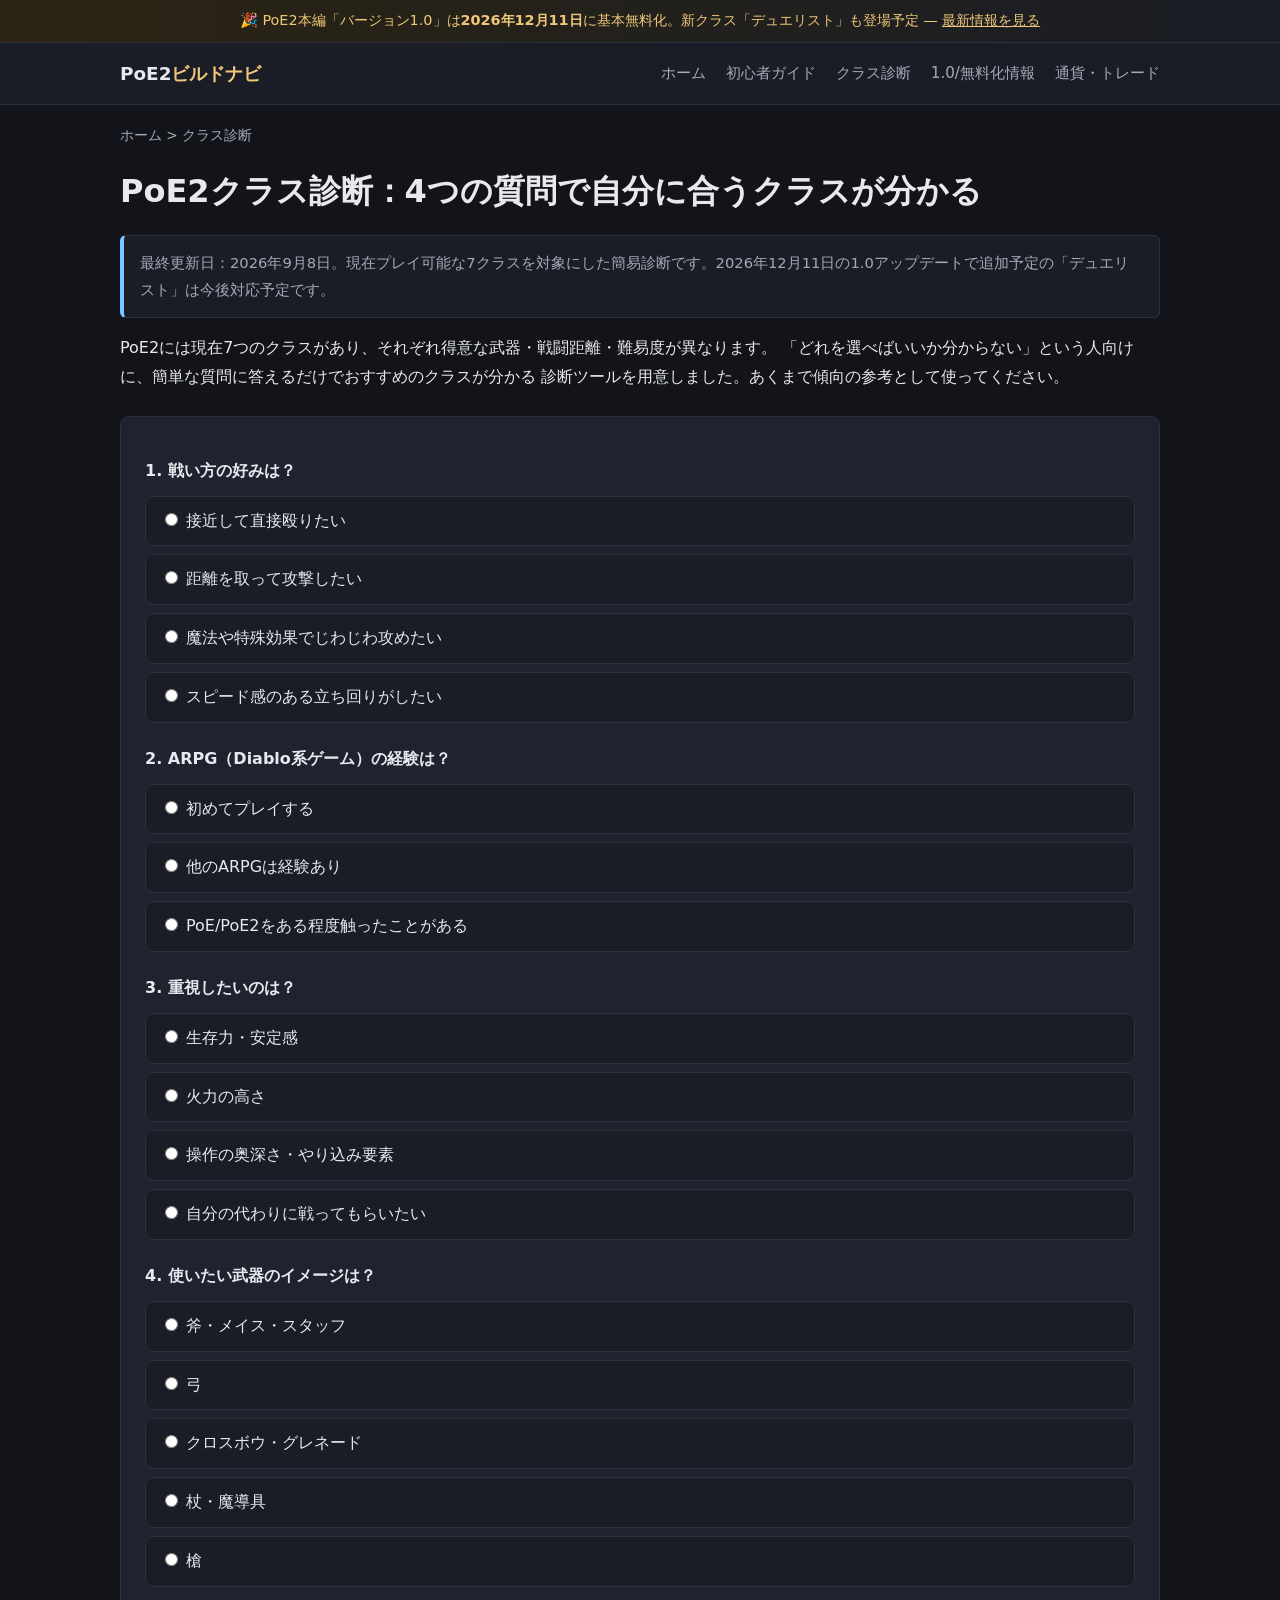
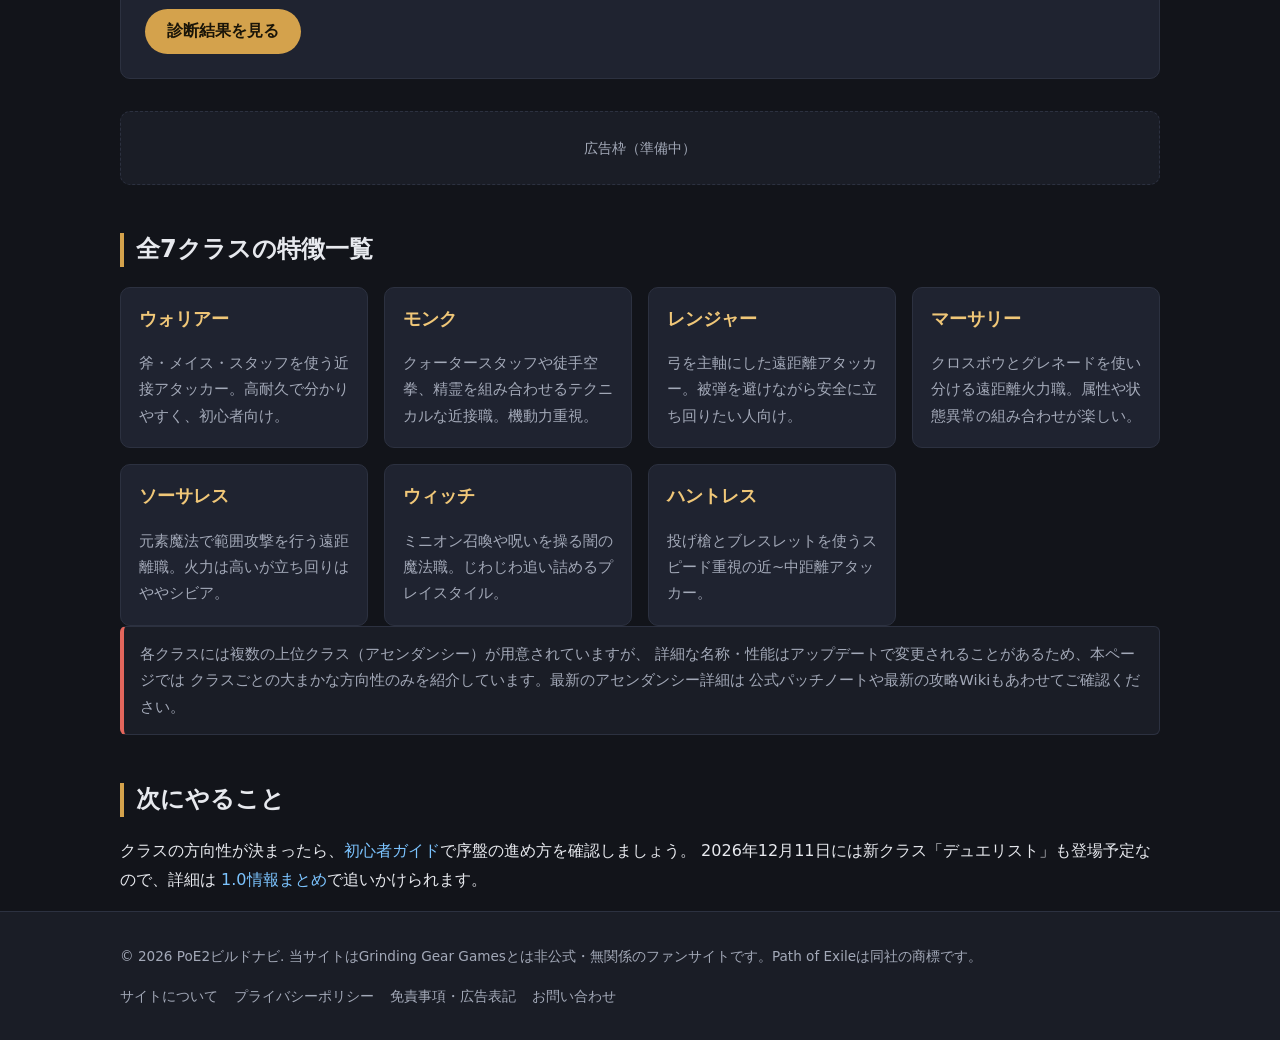
==== classes/index.html @ a137e6c0 "Launch PoE2ビルドナビ: initial static site (MVP) Empty repo initialized as the company's sole/primary ven" ====
<!DOCTYPE html>
<html lang="ja">
<head>
<meta charset="UTF-8">
<meta name="viewport" content="width=device-width, initial-scale=1.0">
<title>【PoE2】クラス診断・全7クラス解説 | PoE2ビルドナビ</title>
<meta name="description" content="Path of Exile 2の全7クラス（ウォリアー・モンク・レンジャー・マーサリー・ソーサレス・ウィッチ・ハントレス）を解説。4つの質問に答えるだけの簡単クラス診断つき。">
<link rel="canonical" href="/classes/index.html">
<meta property="og:type" content="article">
<meta property="og:title" content="【PoE2】クラス診断・全7クラス解説">
<meta property="og:description" content="PoE2の全7クラスを解説。簡単な質問に答えるだけのクラス診断ツールつき。">
<link rel="icon" href="/assets/favicon.svg" type="image/svg+xml">
<link rel="stylesheet" href="/assets/css/style.css">
<script type="application/ld+json">
{
  "@context": "https://schema.org",
  "@type": "Article",
  "headline": "PoE2 クラス診断・全7クラス解説",
  "dateModified": "2026-09-08",
  "author": { "@type": "Organization", "name": "PoE2ビルドナビ" }
}
</script>
</head>
<body>

<div class="countdown-banner">
  🎉 PoE2本編「バージョン1.0」は<strong>2026年12月11日</strong>に基本無料化。新クラス「デュエリスト」も登場予定 —
  <a href="/guides/version-1-0.html">最新情報を見る</a>
</div>
<header class="site-header">
  <div class="container">
    <a href="/" class="logo">PoE2<span>ビルドナビ</span></a>
    <button class="nav-toggle" aria-label="メニュー" aria-expanded="false">☰</button>
    <nav class="main-nav">
      <ul>
        <li><a href="/">ホーム</a></li>
        <li><a href="/guides/beginner.html">初心者ガイド</a></li>
        <li><a href="/classes/index.html">クラス診断</a></li>
        <li><a href="/guides/version-1-0.html">1.0/無料化情報</a></li>
        <li><a href="/guides/currency-trading.html">通貨・トレード</a></li>
      </ul>
    </nav>
  </div>
</header>

<main class="container">
  <p class="breadcrumb"><a href="/">ホーム</a> &gt; クラス診断</p>
  <h1>PoE2クラス診断：4つの質問で自分に合うクラスが分かる</h1>
  <p class="note">最終更新日：2026年9月8日。現在プレイ可能な7クラスを対象にした簡易診断です。2026年12月11日の1.0アップデートで追加予定の「デュエリスト」は今後対応予定です。</p>

  <p>
    PoE2には現在7つのクラスがあり、それぞれ得意な武器・戦闘距離・難易度が異なります。
    「どれを選べばいいか分からない」という人向けに、簡単な質問に答えるだけでおすすめのクラスが分かる
    診断ツールを用意しました。あくまで傾向の参考として使ってください。
  </p>

  <div class="quiz-card">
    <form id="class-quiz-form"></form>
    <div id="quiz-result"></div>
  </div>

  <div class="ad-slot">広告枠（準備中）</div>

  <h2>全7クラスの特徴一覧</h2>
  <div class="card-grid">
    <div class="card">
      <h3>ウォリアー</h3>
      <p>斧・メイス・スタッフを使う近接アタッカー。高耐久で分かりやすく、初心者向け。</p>
    </div>
    <div class="card">
      <h3>モンク</h3>
      <p>クォータースタッフや徒手空拳、精霊を組み合わせるテクニカルな近接職。機動力重視。</p>
    </div>
    <div class="card">
      <h3>レンジャー</h3>
      <p>弓を主軸にした遠距離アタッカー。被弾を避けながら安全に立ち回りたい人向け。</p>
    </div>
    <div class="card">
      <h3>マーサリー</h3>
      <p>クロスボウとグレネードを使い分ける遠距離火力職。属性や状態異常の組み合わせが楽しい。</p>
    </div>
    <div class="card">
      <h3>ソーサレス</h3>
      <p>元素魔法で範囲攻撃を行う遠距離職。火力は高いが立ち回りはややシビア。</p>
    </div>
    <div class="card">
      <h3>ウィッチ</h3>
      <p>ミニオン召喚や呪いを操る闇の魔法職。じわじわ追い詰めるプレイスタイル。</p>
    </div>
    <div class="card">
      <h3>ハントレス</h3>
      <p>投げ槍とブレスレットを使うスピード重視の近~中距離アタッカー。</p>
    </div>
  </div>

  <div class="note warn">
    各クラスには複数の上位クラス（アセンダンシー）が用意されていますが、
    詳細な名称・性能はアップデートで変更されることがあるため、本ページでは
    クラスごとの大まかな方向性のみを紹介しています。最新のアセンダンシー詳細は
    公式パッチノートや最新の攻略Wikiもあわせてご確認ください。
  </div>

  <h2>次にやること</h2>
  <p>
    クラスの方向性が決まったら、<a href="/guides/beginner.html">初心者ガイド</a>で序盤の進め方を確認しましょう。
    2026年12月11日には新クラス「デュエリスト」も登場予定なので、詳細は
    <a href="/guides/version-1-0.html">1.0情報まとめ</a>で追いかけられます。
  </p>
</main>

<footer class="site-footer">
  <div class="container">
    <div>&copy; 2026 PoE2ビルドナビ. 当サイトはGrinding Gear Gamesとは非公式・無関係のファンサイトです。Path of Exileは同社の商標です。</div>
    <div class="footer-links">
      <a href="/about.html">サイトについて</a>
      <a href="/privacy.html">プライバシーポリシー</a>
      <a href="/disclaimer.html">免責事項・広告表記</a>
      <a href="/contact.html">お問い合わせ</a>
    </div>
  </div>
</footer>
<script src="/assets/js/main.js"></script>
</body>
</html>
---- assets/css/style.css ----
/* PoE2 Build Navi JP - base stylesheet */
:root {
  --bg: #12141a;
  --bg-alt: #1a1d26;
  --card: #1f2330;
  --border: #2c3140;
  --text: #e7e9ee;
  --text-dim: #a3a9b8;
  --accent: #d4a24c;
  --accent-strong: #f0c778;
  --link: #7cc4ff;
  --danger: #e3665c;
  --radius: 10px;
  --maxw: 1080px;
}

* { box-sizing: border-box; }

html { scroll-behavior: smooth; }

body {
  margin: 0;
  background: var(--bg);
  color: var(--text);
  font-family: "Hiragino Kaku Gothic ProN", "Yu Gothic", "Noto Sans JP", system-ui, -apple-system, sans-serif;
  line-height: 1.8;
}

a { color: var(--link); text-decoration: none; }
a:hover { text-decoration: underline; }

img { max-width: 100%; }

.container {
  max-width: var(--maxw);
  margin: 0 auto;
  padding: 0 20px;
}

/* Header */
.site-header {
  background: var(--bg-alt);
  border-bottom: 1px solid var(--border);
  position: sticky;
  top: 0;
  z-index: 50;
}
.site-header .container {
  display: flex;
  align-items: center;
  justify-content: space-between;
  padding-top: 14px;
  padding-bottom: 14px;
  gap: 16px;
}
.logo {
  font-weight: 700;
  font-size: 1.15rem;
  color: var(--text);
  white-space: nowrap;
}
.logo span { color: var(--accent-strong); }

.nav-toggle {
  display: none;
  background: none;
  border: 1px solid var(--border);
  color: var(--text);
  border-radius: 6px;
  padding: 6px 10px;
  font-size: 1rem;
  cursor: pointer;
}

.main-nav ul {
  list-style: none;
  display: flex;
  gap: 20px;
  margin: 0;
  padding: 0;
  flex-wrap: wrap;
}
.main-nav a {
  color: var(--text-dim);
  font-size: 0.95rem;
}
.main-nav a:hover, .main-nav a.active { color: var(--accent-strong); }

/* Hero / countdown banner */
.countdown-banner {
  background: linear-gradient(90deg, #2b2412, #1a1d26);
  border-bottom: 1px solid var(--border);
  color: var(--accent-strong);
  font-size: 0.9rem;
  text-align: center;
  padding: 8px 12px;
}
.countdown-banner a { color: var(--accent-strong); text-decoration: underline; }

.hero {
  padding: 56px 0 40px;
  text-align: center;
}
.hero h1 {
  font-size: clamp(1.6rem, 4vw, 2.4rem);
  margin: 0 0 12px;
}
.hero p.lead {
  color: var(--text-dim);
  max-width: 640px;
  margin: 0 auto 24px;
}

.btn {
  display: inline-block;
  background: var(--accent);
  color: #1a1508;
  font-weight: 700;
  padding: 12px 22px;
  border-radius: 999px;
  border: none;
  cursor: pointer;
  font-size: 1rem;
}
.btn:hover { background: var(--accent-strong); text-decoration: none; }
.btn.secondary {
  background: transparent;
  border: 1px solid var(--border);
  color: var(--text);
}

/* Content sections */
main { padding: 8px 0 60px; }

section { margin: 40px 0; }

h1, h2, h3 { line-height: 1.4; }
h2 {
  font-size: 1.5rem;
  border-left: 4px solid var(--accent);
  padding-left: 12px;
  margin-top: 48px;
}
h3 { font-size: 1.15rem; color: var(--accent-strong); }

.card-grid {
  display: grid;
  grid-template-columns: repeat(auto-fill, minmax(220px, 1fr));
  gap: 16px;
  margin-top: 20px;
}
.card {
  background: var(--card);
  border: 1px solid var(--border);
  border-radius: var(--radius);
  padding: 18px;
}
.card h3 { margin-top: 0; }
.card p { color: var(--text-dim); font-size: 0.92rem; margin-bottom: 0; }

table {
  width: 100%;
  border-collapse: collapse;
  margin: 20px 0;
  font-size: 0.95rem;
}
th, td {
  border: 1px solid var(--border);
  padding: 10px 12px;
  text-align: left;
}
th { background: var(--bg-alt); color: var(--accent-strong); }
tr:nth-child(even) td { background: rgba(255,255,255,0.02); }

.note {
  background: var(--bg-alt);
  border: 1px solid var(--border);
  border-left: 4px solid var(--link);
  padding: 14px 16px;
  border-radius: 6px;
  font-size: 0.92rem;
  color: var(--text-dim);
}
.note.warn { border-left-color: var(--danger); }
.note strong { color: var(--text); }

.ad-slot {
  background: var(--bg-alt);
  border: 1px dashed var(--border);
  border-radius: var(--radius);
  padding: 24px;
  text-align: center;
  color: var(--text-dim);
  font-size: 0.85rem;
  margin: 32px 0;
}

.breadcrumb {
  font-size: 0.85rem;
  color: var(--text-dim);
  margin: 18px 0 0;
}
.breadcrumb a { color: var(--text-dim); }

/* Diagnosis quiz */
.quiz-card {
  background: var(--card);
  border: 1px solid var(--border);
  border-radius: var(--radius);
  padding: 24px;
  margin-top: 24px;
}
.quiz-q { margin-bottom: 22px; }
.quiz-q p.q-title { font-weight: 700; margin-bottom: 10px; }
.quiz-q label {
  display: block;
  background: var(--bg-alt);
  border: 1px solid var(--border);
  border-radius: 8px;
  padding: 10px 14px;
  margin-bottom: 8px;
  cursor: pointer;
}
.quiz-q label:hover { border-color: var(--accent); }
.quiz-q input { margin-right: 8px; }
#quiz-result {
  margin-top: 20px;
  padding: 20px;
  border-radius: var(--radius);
  background: var(--bg-alt);
  border: 1px solid var(--accent);
  display: none;
}
#quiz-result.show { display: block; }
#quiz-result h3 { margin-top: 0; }

/* Footer */
.site-footer {
  background: var(--bg-alt);
  border-top: 1px solid var(--border);
  padding: 32px 0;
  color: var(--text-dim);
  font-size: 0.85rem;
}
.site-footer .container {
  display: flex;
  flex-wrap: wrap;
  justify-content: space-between;
  gap: 16px;
}
.footer-links { display: flex; gap: 16px; flex-wrap: wrap; }
.footer-links a { color: var(--text-dim); }

@media (max-width: 720px) {
  .nav-toggle { display: block; }
  .main-nav {
    display: none;
    width: 100%;
    order: 3;
  }
  .main-nav.open { display: block; }
  .main-nav ul { flex-direction: column; gap: 4px; padding: 12px 0; }
  .site-header .container { flex-wrap: wrap; }
}
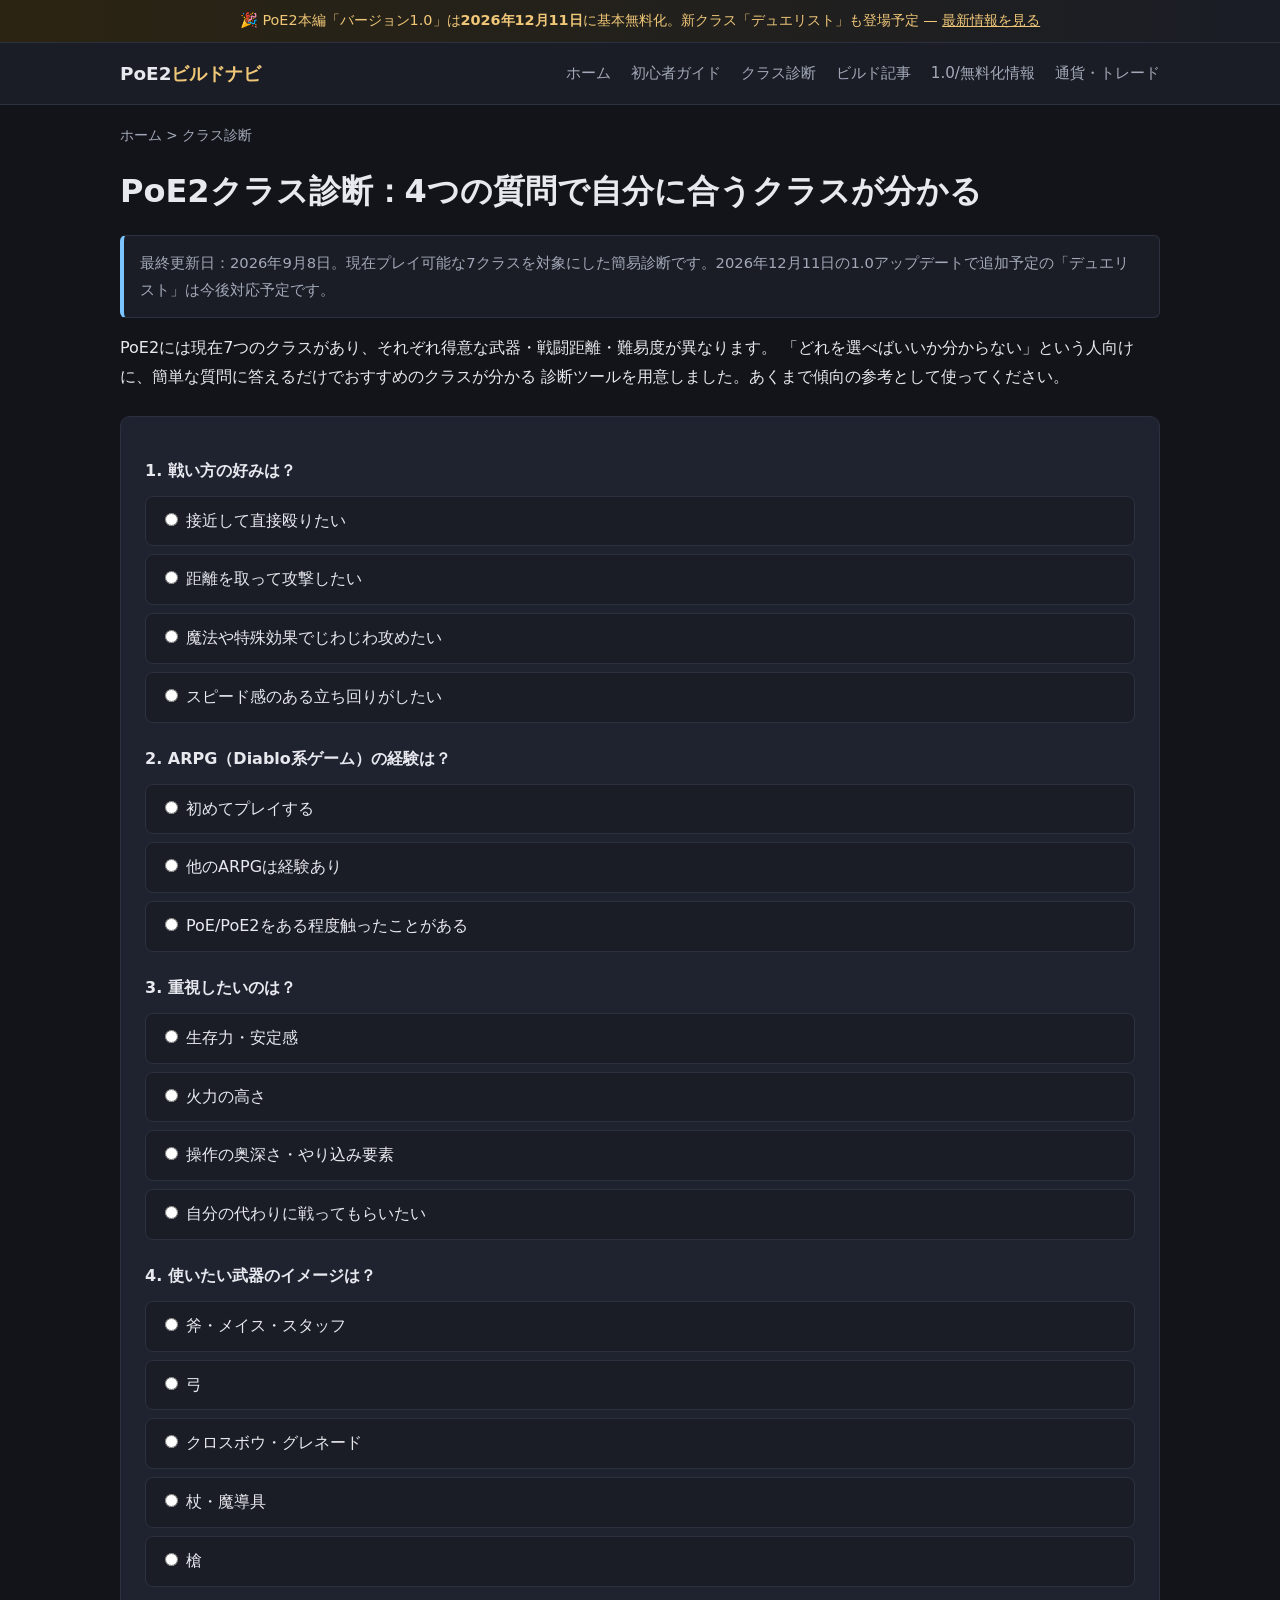
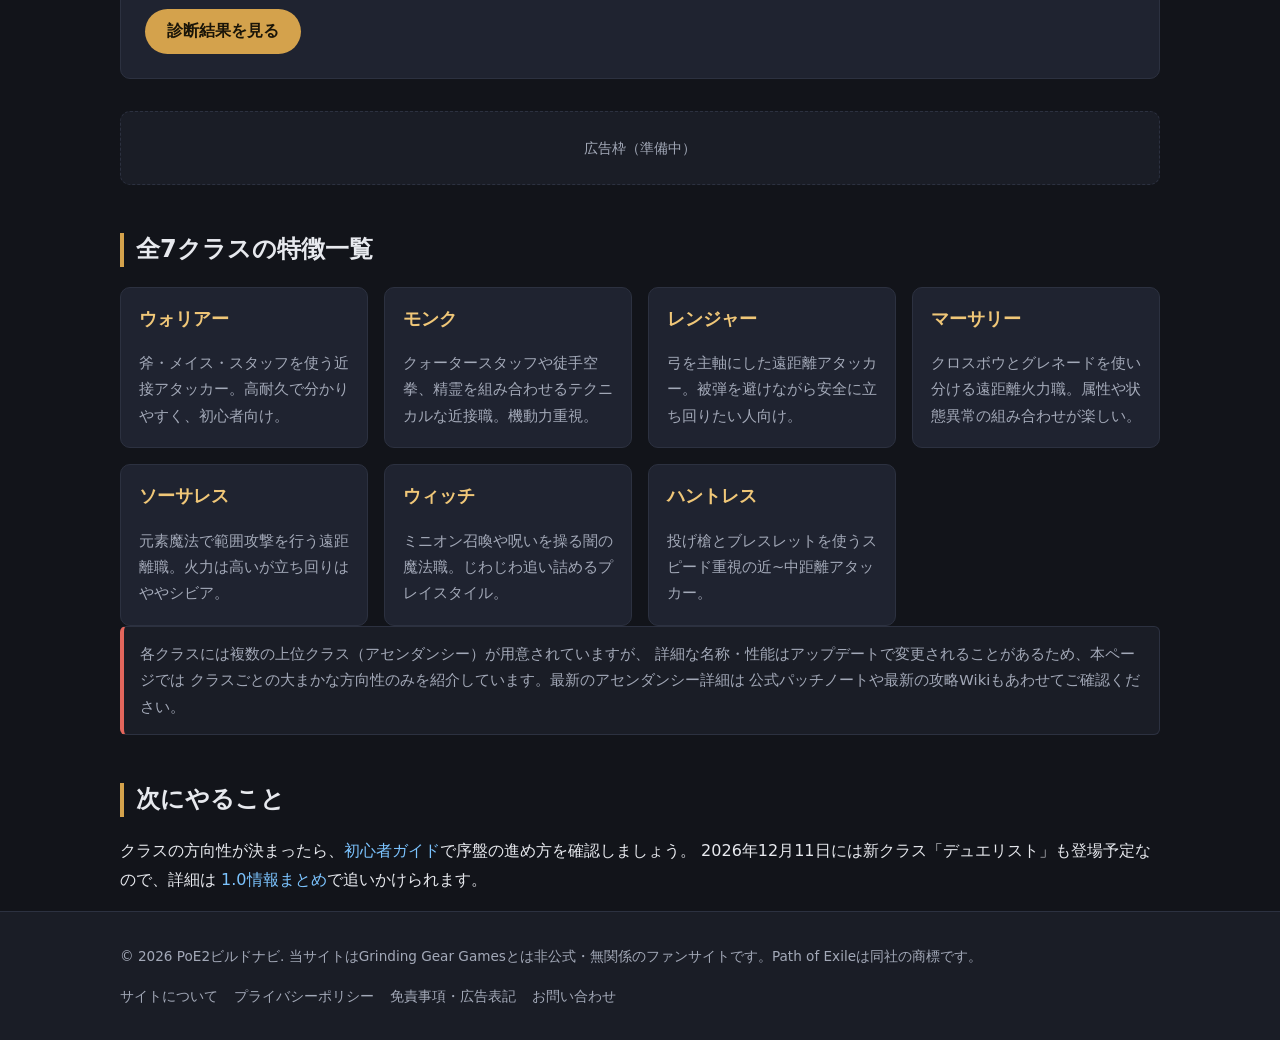
==== commit 727649ca: "Add build-article automation and affiliate scaffolding, finalize contact page - Finalize contact.htm" ====
--- a/classes/index.html
+++ b/classes/index.html
@@ -36,6 +36,7 @@
         <li><a href="/">ホーム</a></li>
         <li><a href="/guides/beginner.html">初心者ガイド</a></li>
         <li><a href="/classes/index.html">クラス診断</a></li>
+        <li><a href="/guides/builds/index.html">ビルド記事</a></li>
         <li><a href="/guides/version-1-0.html">1.0/無料化情報</a></li>
         <li><a href="/guides/currency-trading.html">通貨・トレード</a></li>
       </ul>
